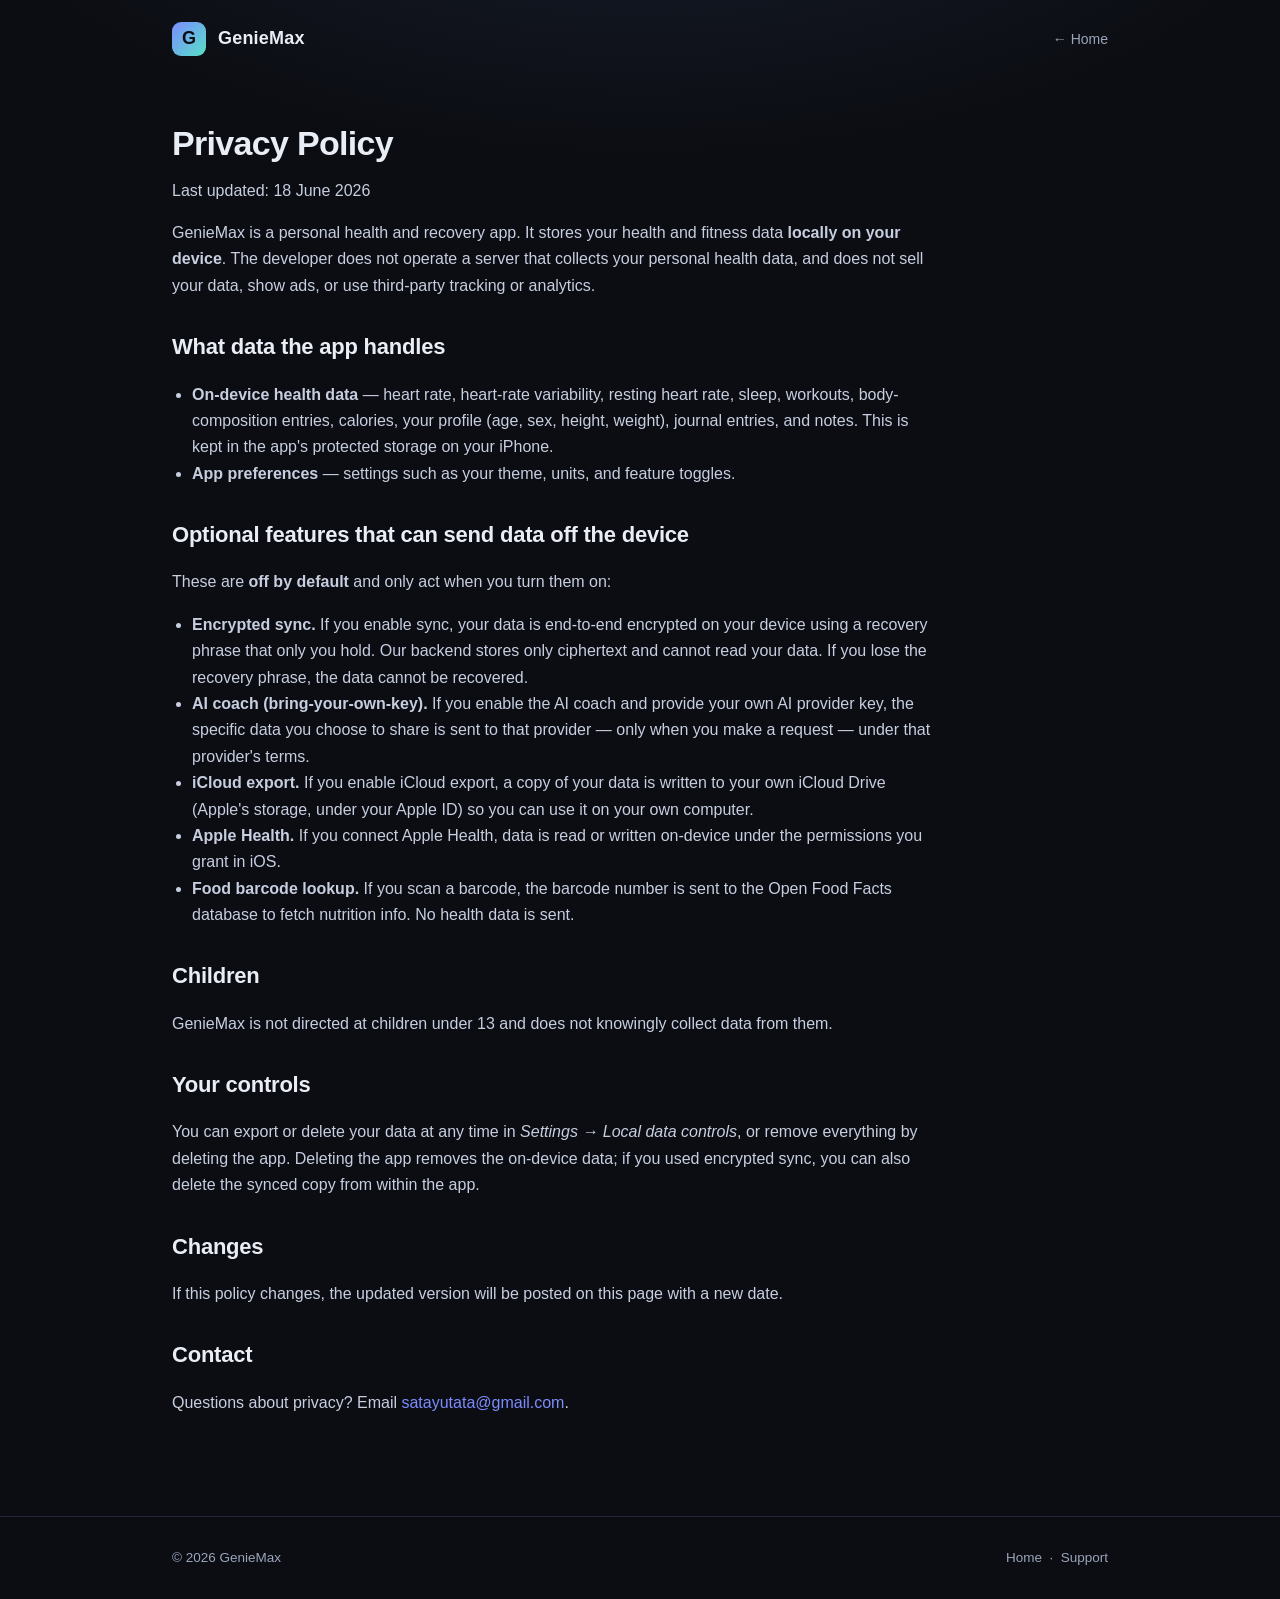
==== privacy.html @ cec602d7 "GenieMax website: landing, privacy policy, support" ====
<!doctype html>
<html lang="en">
<head>
<meta charset="utf-8">
<meta name="viewport" content="width=device-width,initial-scale=1">
<title>Privacy Policy — GenieMax</title>
<meta name="description" content="GenieMax Privacy Policy — your health data stays on your device. We do not collect, sell, or track your personal health data.">
<link rel="stylesheet" href="assets/style.css">
</head>
<body>
<div class="wrap">
  <header class="site">
    <div class="brand"><div class="logo">G</div> GenieMax</div>
    <nav><a class="back" href="index.html">← Home</a></nav>
  </header>

  <div class="legal section" style="border-top:none">
    <h1 style="font-size:34px">Privacy Policy</h1>
    <p class="muted">Last updated: 18 June 2026</p>

    <p>GenieMax is a personal health and recovery app. It stores your health and fitness data <strong>locally on your device</strong>. The developer does not operate a server that collects your personal health data, and does not sell your data, show ads, or use third-party tracking or analytics.</p>

    <h2>What data the app handles</h2>
    <ul>
      <li><strong>On-device health data</strong> — heart rate, heart-rate variability, resting heart rate, sleep, workouts, body-composition entries, calories, your profile (age, sex, height, weight), journal entries, and notes. This is kept in the app's protected storage on your iPhone.</li>
      <li><strong>App preferences</strong> — settings such as your theme, units, and feature toggles.</li>
    </ul>

    <h2>Optional features that can send data off the device</h2>
    <p>These are <strong>off by default</strong> and only act when you turn them on:</p>
    <ul>
      <li><strong>Encrypted sync.</strong> If you enable sync, your data is end-to-end encrypted on your device using a recovery phrase that only you hold. Our backend stores only ciphertext and cannot read your data. If you lose the recovery phrase, the data cannot be recovered.</li>
      <li><strong>AI coach (bring-your-own-key).</strong> If you enable the AI coach and provide your own AI provider key, the specific data you choose to share is sent to that provider — only when you make a request — under that provider's terms.</li>
      <li><strong>iCloud export.</strong> If you enable iCloud export, a copy of your data is written to your own iCloud Drive (Apple's storage, under your Apple ID) so you can use it on your own computer.</li>
      <li><strong>Apple Health.</strong> If you connect Apple Health, data is read or written on-device under the permissions you grant in iOS.</li>
      <li><strong>Food barcode lookup.</strong> If you scan a barcode, the barcode number is sent to the Open Food Facts database to fetch nutrition info. No health data is sent.</li>
    </ul>

    <h2>Children</h2>
    <p>GenieMax is not directed at children under 13 and does not knowingly collect data from them.</p>

    <h2>Your controls</h2>
    <p>You can export or delete your data at any time in <em>Settings → Local data controls</em>, or remove everything by deleting the app. Deleting the app removes the on-device data; if you used encrypted sync, you can also delete the synced copy from within the app.</p>

    <h2>Changes</h2>
    <p>If this policy changes, the updated version will be posted on this page with a new date.</p>

    <h2>Contact</h2>
    <p>Questions about privacy? Email <a href="mailto:satayutata@gmail.com">satayutata@gmail.com</a>.</p>
  </div>
</div>

<footer>
  <div class="wrap">
    <div>© 2026 GenieMax</div>
    <div><a href="index.html">Home</a> &nbsp;·&nbsp; <a href="support.html">Support</a></div>
  </div>
</footer>
</body>
</html>
---- assets/style.css ----
:root{
  --bg:#0b0d12; --bg2:#11141c; --card:#161a24; --line:#222838;
  --txt:#e9edf6; --mut:#9aa4ba; --accent:#7c8cff; --accent2:#57e0c8;
  --max:980px;
}
*{box-sizing:border-box}
html{scroll-behavior:smooth}
body{
  margin:0;background:radial-gradient(1200px 600px at 50% -200px,#1a2030 0,var(--bg) 60%) no-repeat,var(--bg);
  color:var(--txt);font:16px/1.65 -apple-system,BlinkMacSystemFont,"Segoe UI",Inter,Roboto,Helvetica,Arial,sans-serif;
  -webkit-font-smoothing:antialiased;
}
a{color:var(--accent);text-decoration:none}
a:hover{text-decoration:underline}
.wrap{max-width:var(--max);margin:0 auto;padding:0 22px}
header.site{display:flex;align-items:center;justify-content:space-between;padding:22px 0}
.brand{display:flex;align-items:center;gap:12px;font-weight:700;font-size:18px;letter-spacing:.2px}
.logo{width:34px;height:34px;border-radius:9px;background:linear-gradient(135deg,var(--accent),var(--accent2));
  display:grid;place-items:center;color:#0b0d12;font-weight:800}
nav a{color:var(--mut);margin-left:20px;font-size:14px}
nav a:hover{color:var(--txt);text-decoration:none}
.hero{text-align:center;padding:70px 0 50px}
.eyebrow{color:var(--accent2);font-weight:600;letter-spacing:.12em;text-transform:uppercase;font-size:12px}
h1{font-size:clamp(34px,6vw,60px);line-height:1.05;margin:14px 0 16px;letter-spacing:-.02em}
.lede{color:var(--mut);font-size:clamp(16px,2.4vw,20px);max-width:640px;margin:0 auto 28px}
.cta{display:inline-flex;gap:10px;align-items:center;background:linear-gradient(135deg,var(--accent),var(--accent2));
  color:#0b0d12;font-weight:700;padding:13px 22px;border-radius:12px}
.cta:hover{text-decoration:none;filter:brightness(1.06)}
.ghost{display:inline-flex;gap:8px;align-items:center;color:var(--txt);border:1px solid var(--line);
  padding:13px 20px;border-radius:12px;margin-left:10px}
.ghost:hover{text-decoration:none;border-color:var(--accent)}
.grid{display:grid;grid-template-columns:repeat(auto-fit,minmax(260px,1fr));gap:18px;margin:48px 0}
.card{background:var(--card);border:1px solid var(--line);border-radius:16px;padding:22px}
.card h3{margin:6px 0 8px;font-size:17px}
.card p{margin:0;color:var(--mut);font-size:14.5px}
.ic{width:38px;height:38px;border-radius:10px;background:#1d2230;display:grid;place-items:center;font-size:19px}
.section{padding:34px 0;border-top:1px solid var(--line)}
.section h2{font-size:26px;margin:0 0 8px;letter-spacing:-.01em}
.section p.sub{color:var(--mut);margin:0 0 22px}
.legal{max-width:760px}
.legal h2{font-size:22px;margin:30px 0 8px}
.legal p,.legal li{color:#c7cee0}
.legal ul{padding-left:20px}
.muted{color:var(--mut)}
footer{border-top:1px solid var(--line);margin-top:50px;padding:30px 0;color:var(--mut);font-size:13.5px}
footer .wrap{display:flex;flex-wrap:wrap;gap:14px;justify-content:space-between;align-items:center}
footer a{color:var(--mut)}
.badge{display:inline-block;border:1px solid var(--line);color:var(--mut);border-radius:999px;
  padding:4px 12px;font-size:12.5px;margin:4px 6px 4px 0}
.back{color:var(--mut);font-size:14px}
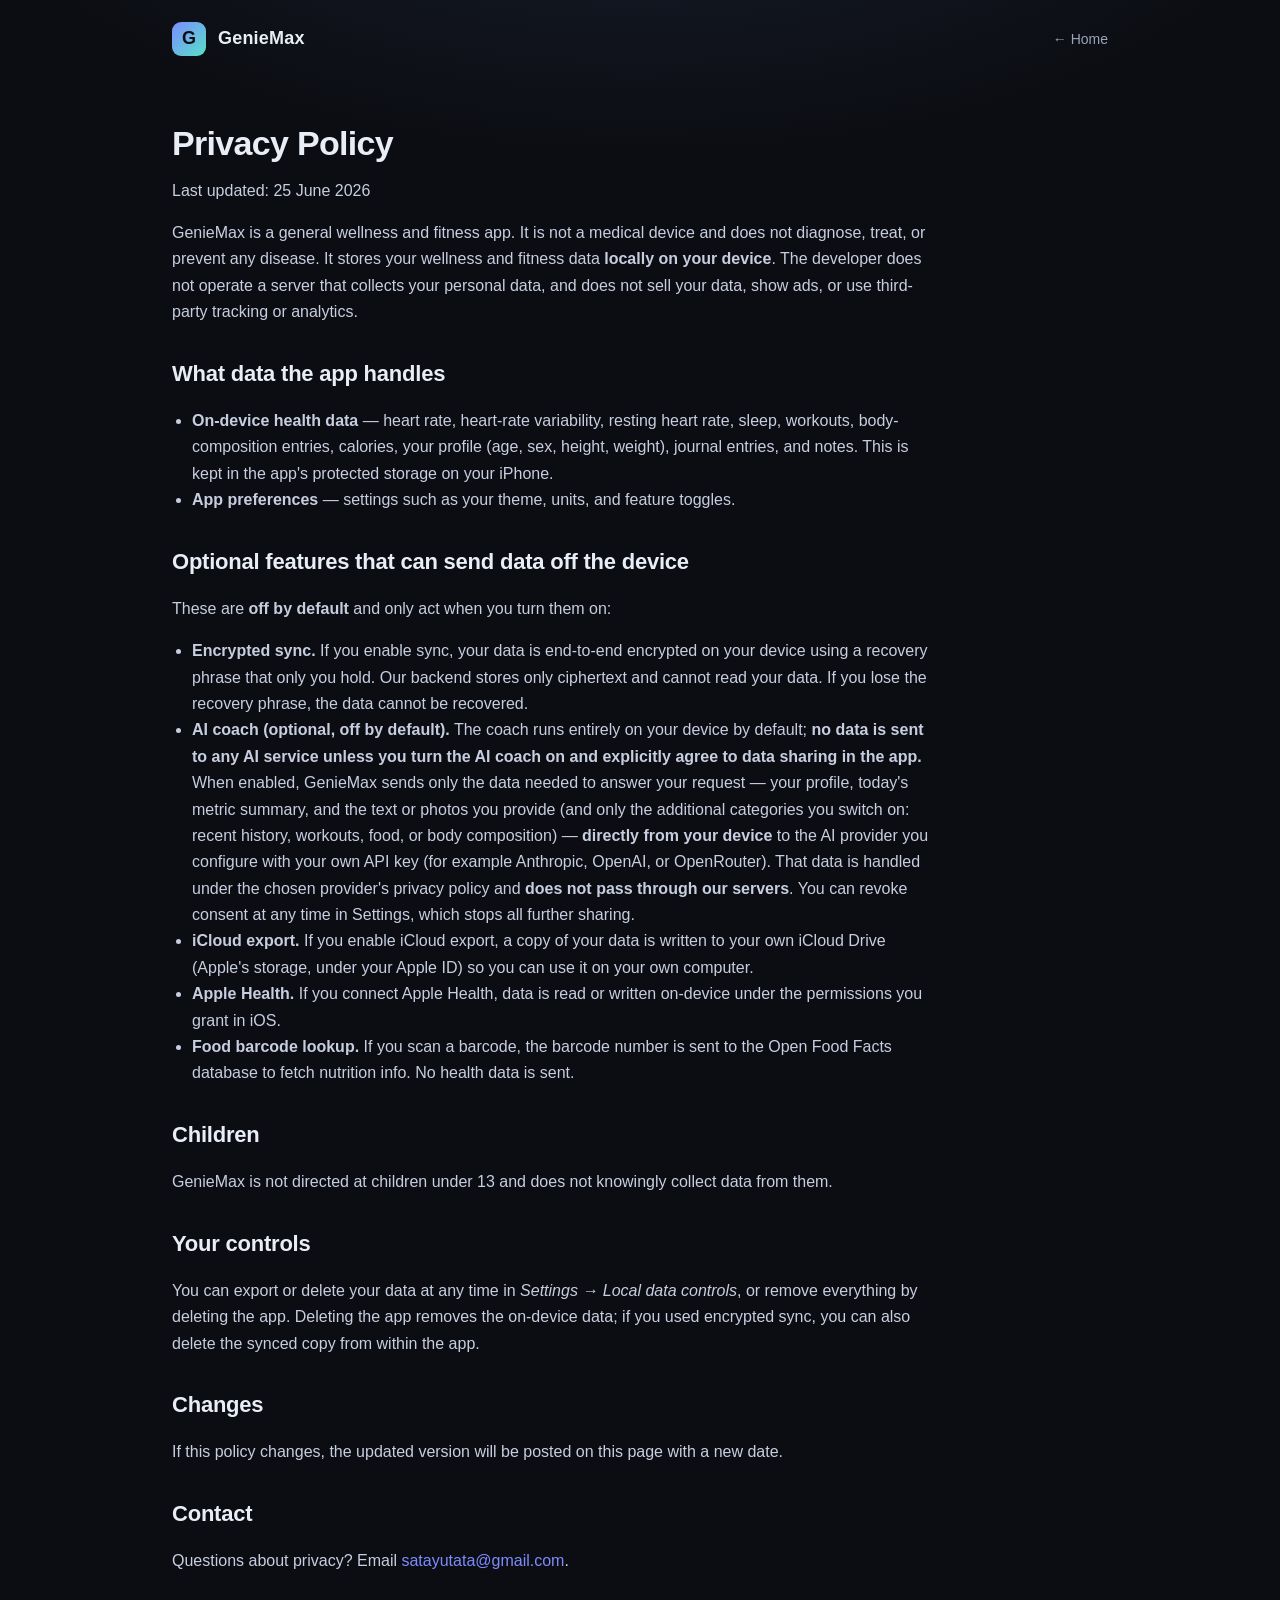
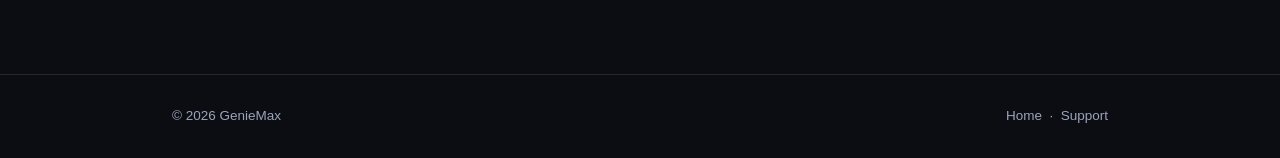
==== commit 494db926: "privacy: clarify optional AI coach data sharing + wellness framing (App Store 5.1.1)" ====
--- a/privacy.html
+++ b/privacy.html
@@ -16,9 +16,9 @@
 
   <div class="legal section" style="border-top:none">
     <h1 style="font-size:34px">Privacy Policy</h1>
-    <p class="muted">Last updated: 18 June 2026</p>
+    <p class="muted">Last updated: 25 June 2026</p>
 
-    <p>GenieMax is a personal health and recovery app. It stores your health and fitness data <strong>locally on your device</strong>. The developer does not operate a server that collects your personal health data, and does not sell your data, show ads, or use third-party tracking or analytics.</p>
+    <p>GenieMax is a general wellness and fitness app. It is not a medical device and does not diagnose, treat, or prevent any disease. It stores your wellness and fitness data <strong>locally on your device</strong>. The developer does not operate a server that collects your personal data, and does not sell your data, show ads, or use third-party tracking or analytics.</p>
 
     <h2>What data the app handles</h2>
     <ul>
@@ -30,7 +30,7 @@
     <p>These are <strong>off by default</strong> and only act when you turn them on:</p>
     <ul>
       <li><strong>Encrypted sync.</strong> If you enable sync, your data is end-to-end encrypted on your device using a recovery phrase that only you hold. Our backend stores only ciphertext and cannot read your data. If you lose the recovery phrase, the data cannot be recovered.</li>
-      <li><strong>AI coach (bring-your-own-key).</strong> If you enable the AI coach and provide your own AI provider key, the specific data you choose to share is sent to that provider — only when you make a request — under that provider's terms.</li>
+      <li><strong>AI coach (optional, off by default).</strong> The coach runs entirely on your device by default; <strong>no data is sent to any AI service unless you turn the AI coach on and explicitly agree to data sharing in the app.</strong> When enabled, GenieMax sends only the data needed to answer your request — your profile, today's metric summary, and the text or photos you provide (and only the additional categories you switch on: recent history, workouts, food, or body composition) — <strong>directly from your device</strong> to the AI provider you configure with your own API key (for example Anthropic, OpenAI, or OpenRouter). That data is handled under the chosen provider's privacy policy and <strong>does not pass through our servers</strong>. You can revoke consent at any time in Settings, which stops all further sharing.</li>
       <li><strong>iCloud export.</strong> If you enable iCloud export, a copy of your data is written to your own iCloud Drive (Apple's storage, under your Apple ID) so you can use it on your own computer.</li>
       <li><strong>Apple Health.</strong> If you connect Apple Health, data is read or written on-device under the permissions you grant in iOS.</li>
       <li><strong>Food barcode lookup.</strong> If you scan a barcode, the barcode number is sent to the Open Food Facts database to fetch nutrition info. No health data is sent.</li>
